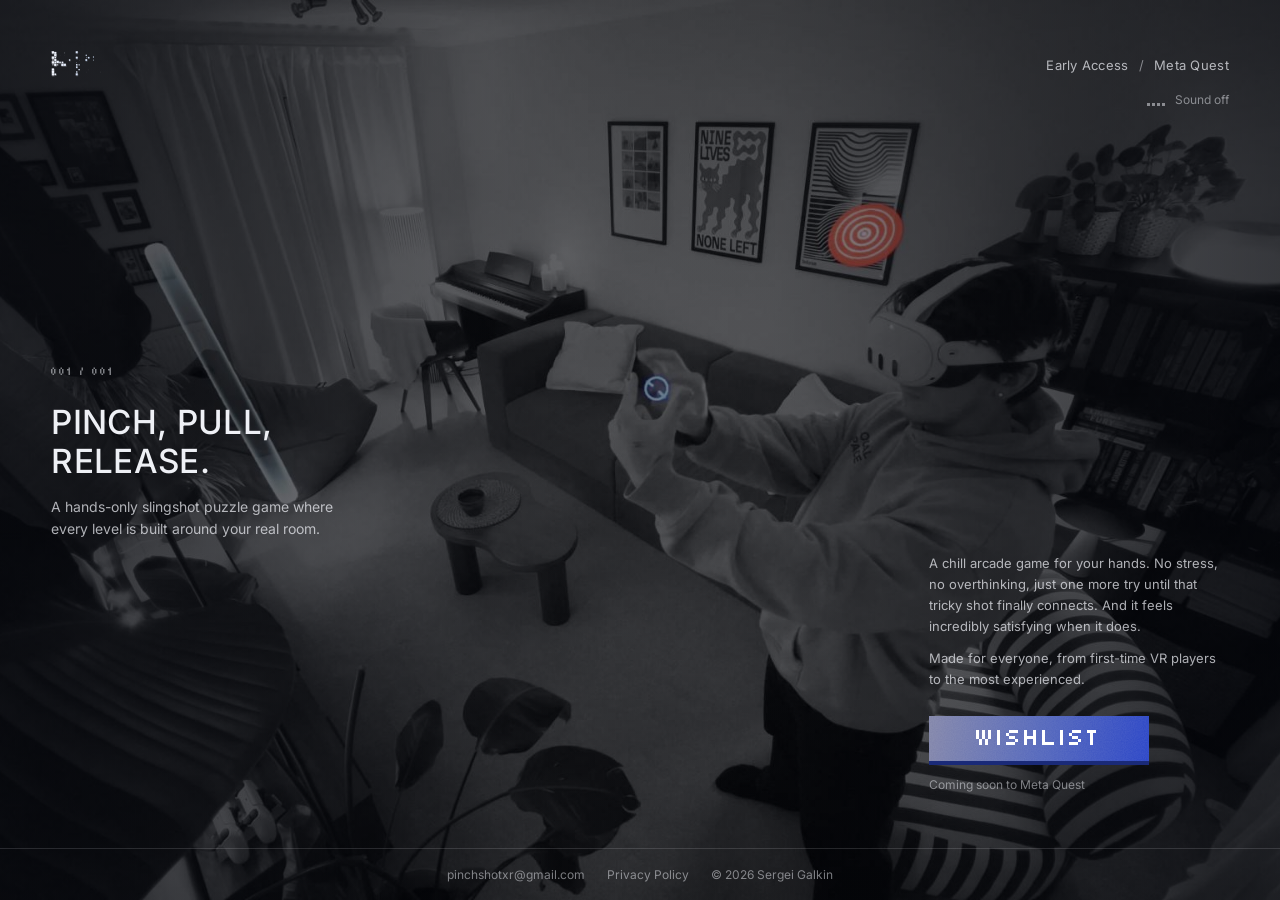
==== index.html @ 189baa01 "Pinchshot website Home page with background video and sound toggle, privacy policy, self-hosted font" ====
<!doctype html>
<html lang="en">
<head>
  <meta charset="utf-8">
  <meta name="viewport" content="width=device-width, initial-scale=1">
  <meta http-equiv="Content-Security-Policy" content="default-src 'self'; script-src 'self' 'sha256-qOhFsq0QMV2REqNwk5hGH5bZE9SkX6gt6yeyKdYPv+U='; style-src 'self'; font-src 'self'; img-src 'self' data:; media-src 'self'; connect-src 'self'; object-src 'none'; base-uri 'none'; form-action 'none'">
  <meta name="referrer" content="strict-origin-when-cross-origin">
  <script>document.documentElement.classList.add("js")</script>
  <title>Pinchshot</title>
  <meta name="description" content="Pinch, pull, release. A hands-only slingshot puzzle game for Meta Quest where every level is built around your real room.">
  <link rel="icon" href="icon.png">
  <link rel="stylesheet" href="style.css?v=7">
  <link rel="preload" href="fonts/tiny5-latin.woff2" as="font" type="font/woff2" crossorigin>
  <meta property="og:title" content="Pinchshot">
  <meta property="og:description" content="Pinch, pull, release. A hands-only slingshot puzzle game for Meta Quest where every level is built around your real room.">
  <meta property="og:image" content="https://sergeyglkn.github.io/pinchshotxr/poster.jpg">
  <script src="logo.js?v=7" defer></script>
  <script src="video.js?v=7" defer></script>
  <script src="sound.js?v=7" defer></script>
  <script src="contact.js?v=7" defer></script>
</head>
<body>
  <div class="bg" aria-hidden="true">
    <video muted loop playsinline preload="none" disablepictureinpicture></video>
    <div class="cover"></div>
  </div>

  <div class="home">
    <header class="h-top">
      <a class="h-logo" href="./" aria-label="Pinchshot home">
        <canvas class="voxel-logo" aria-hidden="true"></canvas>
        <span class="logo-fallback">PINCHSHOT</span>
      </a>
      <div class="h-right">
        <span class="h-label">Early Access <i>/</i> Meta Quest</span>
        <button class="sound" type="button" aria-pressed="false" hidden>
          <span class="bars" aria-hidden="true"><i></i><i></i><i></i><i></i></span>
          <span class="sound-label">Sound off</span>
        </button>
      </div>
    </header>

    <main class="h-grid">
      <h1 class="sr-only">Pinchshot</h1>

      <section class="h-lead">
        <span class="h-index">001 / 001</span>
        <h2 class="h-title">Pinch, pull,<br>release.</h2>
        <p class="h-sub">A hands-only slingshot puzzle game where every level is built around your real room.</p>
      </section>

      <section class="h-side">
        <p>A chill arcade game for your hands. No stress, no overthinking, just one more try until that tricky shot finally connects. And it feels incredibly satisfying when it does.</p>
        <p>Made for everyone, from first-time VR players to the most experienced.</p>
        <!-- TODO: replace # with the Meta Horizon Store page URL once it exists -->
        <a class="play" href="#">Wishlist</a>
        <span class="play-note">Coming soon to Meta Quest</span>
      </section>
    </main>

    <footer class="foot">
      <a href="mailto:pinchshotxr@gmail.com?subject=Pinchshot%20support">pinchshotxr@gmail.com</a>
      <a href="privacy.html">Privacy Policy</a>
      <span>© 2026 Sergei Galkin</span>
    </footer>
  </div>
</body>
</html>
---- style.css ----
/* Fonts are hosted on this site (no Google requests). Both: SIL Open Font License 1.1. */
@font-face {
  font-family: "Inter"; font-style: normal; font-weight: 400 600; font-display: swap;
  src: url("fonts/inter-latin.woff2") format("woff2");
  unicode-range: U+0000-00FF, U+0131, U+0152-0153, U+02BB-02BC, U+02C6, U+02DA, U+02DC, U+0304, U+0308, U+0329, U+2000-206F, U+20AC, U+2122, U+2191, U+2193, U+2212, U+2215, U+FEFF, U+FFFD;
}
@font-face {
  font-family: "Tiny5"; font-style: normal; font-weight: 400; font-display: swap;
  src: url("fonts/tiny5-latin.woff2") format("woff2");
  unicode-range: U+0000-00FF, U+0131, U+0152-0153, U+02BB-02BC, U+02C6, U+02DA, U+02DC, U+0304, U+0308, U+0329, U+2000-206F, U+20AC, U+2122, U+2191, U+2193, U+2212, U+2215, U+FEFF, U+FFFD;
}

:root {
  --black: #05070d;
  --text: #eef0f5;
  --soft: rgba(238, 240, 245, 0.72);
  --muted: rgba(238, 240, 245, 0.5);
  --line: rgba(238, 240, 245, 0.14);
  --blue-light: #8caff0;
  --btn-a: #8386a9;
  --btn-b: #5467bb;
  --btn-c: #2944c6;
  --btn-side: #1a2a78;
  --radius: 3px;
  --pad: clamp(20px, 4vw, 56px);
}

* { box-sizing: border-box; }
html, body { margin: 0; height: 100%; }

body {
  background: var(--black);
  color: var(--text);
  font-family: "Inter", system-ui, -apple-system, "Segoe UI", Roboto, sans-serif;
  font-size: 15px;
  line-height: 1.6;
  -webkit-font-smoothing: antialiased;
}

a { color: var(--text); text-decoration: none; }

.sr-only { position: absolute; width: 1px; height: 1px; overflow: hidden; clip: rect(0 0 0 0); white-space: nowrap; }

/* ---------- Logo ---------- */
canvas.voxel-logo { display: block; height: auto; opacity: 0; transition: opacity 0.3s; }
canvas.voxel-logo.ready { opacity: 1; }
.logo-fallback { display: none; font-family: "Tiny5", monospace; font-size: 24px; letter-spacing: 3px; line-height: 1; color: var(--text); }
.no-voxel canvas.voxel-logo { display: none; }
.no-voxel .logo-fallback { display: block; }

/* ---------- Home: one screen over the video ---------- */
.home { min-height: 100svh; display: flex; flex-direction: column; }

/* Background layers, bottom to top: poster (::before), video, black cover, dark overlay (::after).
   The video itself is never faded: a video with opacity < 1 is drawn through a different
   colour path than a fully opaque one, which made the end of the fade "snap". Instead the
   black cover fades away (.revealed). The poster is only a fallback for a slow or failed video.
   Without JS there is no cover and the poster simply shows. */
.bg { position: fixed; inset: 0; z-index: -2; background: var(--black); }
.bg::before { content: ""; position: absolute; inset: 0; background: url("poster.jpg") 62% center / cover no-repeat; }
.js .bg::before { visibility: hidden; }
.js .bg.poster::before { visibility: visible; }
.js .bg.poster video { opacity: 0; } /* not visibility:hidden, which can stop playback */
.bg video { position: absolute; inset: 0; width: 100%; height: 100%; object-fit: cover; object-position: 62% center; display: block; }
.bg .cover { display: none; position: absolute; inset: 0; background: var(--black); opacity: 1; pointer-events: none; transition: opacity 1.6s cubic-bezier(0.33, 0, 0.2, 1); }
.js .bg .cover { display: block; }
.bg.revealed .cover { opacity: 0; }
.bg.dip .cover { opacity: 1; transition-duration: 0.45s; }
@media (max-width: 960px) { .bg::before { background-image: url("poster-960.jpg"); } }
@media (prefers-reduced-motion: reduce) { .bg .cover { transition-duration: 0.01s; } }
.bg::after {
  content: ""; position: absolute; inset: 0;
  background:
    linear-gradient(90deg, rgba(5, 7, 13, 0.62) 0%, rgba(5, 7, 13, 0.25) 45%, rgba(5, 7, 13, 0.25) 60%, rgba(5, 7, 13, 0.6) 100%),
    linear-gradient(rgba(5, 7, 13, 0.3), rgba(5, 7, 13, 0.3));
}

.h-top { display: flex; align-items: flex-start; justify-content: space-between; gap: 20px; padding: var(--pad) var(--pad) 0; }
.h-logo canvas.voxel-logo { width: clamp(150px, 15vw, 220px); }
.h-right { display: flex; flex-direction: column; align-items: flex-end; gap: 14px; }
.h-label { font-size: 13px; color: var(--soft); letter-spacing: 0.02em; padding-top: 4px; }

/* Sound toggle: four little blocks, like a pixel equaliser. */
.sound { display: inline-flex; align-items: center; gap: 10px; padding: 0; background: none; border: 0; color: var(--muted); font: inherit; font-size: 12px; cursor: pointer; }
.sound:hover, .sound.on { color: var(--text); }
.sound:focus-visible { outline: 1px solid var(--text); outline-offset: 4px; }
.sound .bars { display: inline-flex; align-items: flex-end; gap: 2px; height: 12px; }
.sound .bars i { display: block; width: 3px; height: 3px; background: currentColor; }
.sound.on .bars i { background: var(--blue-light); animation: eq 1.4s ease-in-out infinite; }
.sound.on .bars i:nth-child(2) { animation-delay: -0.5s; }
.sound.on .bars i:nth-child(3) { animation-delay: -0.9s; }
.sound.on .bars i:nth-child(4) { animation-delay: -0.2s; }
@keyframes eq { 0%, 100% { height: 3px; } 50% { height: 12px; } }
@media (prefers-reduced-motion: reduce) { .sound.on .bars i { animation: none; height: 8px; } }
.h-label i { font-style: normal; color: var(--muted); margin: 0 6px; }

.h-grid {
  flex: 1;
  display: grid;
  grid-template-columns: minmax(0, 1fr) minmax(0, 300px);
  align-items: end;
  gap: 40px;
  padding: 0 var(--pad) clamp(28px, 6vh, 64px);
}

.h-lead { align-self: center; max-width: 380px; }
.h-index { display: block; font-family: "Tiny5", monospace; font-size: 12px; letter-spacing: 2px; color: var(--muted); margin-bottom: 22px; }
.h-title { font-weight: 500; font-size: clamp(26px, 2.6vw, 34px); line-height: 1.15; letter-spacing: 0.01em; text-transform: uppercase; margin: 0 0 16px; }
.h-sub { color: var(--soft); font-size: 14px; max-width: 290px; margin: 0; }

.h-side { font-size: 13px; color: var(--soft); }
.h-side p { margin: 0 0 12px; }

/* Primary button = the in-game PLAY button, at a quieter size. */
.play {
  display: flex; align-items: center; justify-content: center;
  margin-top: 26px; width: 220px; aspect-ratio: 4.93 / 1;
  border-radius: 0;
  background:
    url("data:image/svg+xml;utf8,<svg xmlns='http://www.w3.org/2000/svg' width='160' height='160'><filter id='n'><feTurbulence type='fractalNoise' baseFrequency='0.9' numOctaves='2' stitchTiles='stitch'/><feColorMatrix values='0 0 0 0 1  0 0 0 0 1  0 0 0 0 1  0 0 0 0.09 0'/></filter><rect width='100%' height='100%' filter='url(%23n)'/></svg>"),
    linear-gradient(100deg, var(--btn-a) 0%, var(--btn-b) 50%, var(--btn-c) 100%);
  color: #fff; font-family: "Tiny5", monospace; font-size: 24px; letter-spacing: 3px; text-transform: uppercase;
  box-shadow: 0 4px 0 var(--btn-side);
  transition: transform 0.08s ease, box-shadow 0.08s ease, filter 0.15s ease;
}
.play:hover { filter: brightness(1.1); }
.play:active { transform: translateY(3px); box-shadow: 0 1px 0 var(--btn-side); }
.play:focus-visible { outline: 1px solid var(--text); outline-offset: 5px; }
.play-note { display: block; margin-top: 14px; font-size: 12px; color: var(--muted); }

.foot { display: flex; justify-content: center; flex-wrap: wrap; gap: 6px 22px; padding: 16px; border-top: 1px solid var(--line); font-size: 12px; color: var(--muted); }
.foot a { color: var(--muted); }
.foot a:hover { color: var(--text); }

/* Small note shown after an email link copies the address. */
.copy-note {
  position: fixed; left: 50%; bottom: 64px; z-index: 10;
  transform: translate(-50%, 8px); opacity: 0; pointer-events: none;
  padding: 10px 16px; border-radius: var(--radius);
  background: rgba(18, 20, 28, 0.92); border: 1px solid var(--line);
  color: var(--text); font-size: 13px; white-space: nowrap;
  transition: opacity 0.2s ease, transform 0.2s ease;
}
.copy-note.show { opacity: 1; transform: translate(-50%, 0); }

/* ---------- Privacy page ---------- */
.page { min-height: 100svh; background: var(--black); }
.bar { max-width: 760px; margin: 0 auto; padding: 32px 20px 0; display: flex; align-items: flex-start; justify-content: space-between; gap: 16px; }
.bar canvas.voxel-logo { width: 150px; }
.bar nav a { color: var(--soft); font-size: 13px; }
.bar nav a:hover { color: var(--text); }

.doc { max-width: 760px; margin: 0 auto; padding: 56px 20px 40px; }
.doc .h-index { margin-bottom: 18px; }
.doc h1 { font-weight: 500; font-size: clamp(26px, 4vw, 34px); line-height: 1.15; text-transform: uppercase; letter-spacing: 0.01em; margin: 0 0 8px; }
.doc .date { color: var(--muted); font-size: 13px; margin-bottom: 40px; }
.doc .lead { font-size: 17px; color: var(--text); max-width: 600px; margin: 0 0 40px; }
.doc section { display: grid; grid-template-columns: 200px minmax(0, 1fr); gap: 24px; padding: 22px 0; border-top: 1px solid var(--line); }
.doc h2 { font-weight: 500; font-size: 13px; letter-spacing: 0.04em; text-transform: uppercase; color: var(--text); margin: 2px 0 0; }
.doc p, .doc li { color: var(--soft); font-size: 14px; margin: 0 0 10px; }
.doc p:last-child, .doc ul:last-child { margin-bottom: 0; }
.doc ul { padding-left: 18px; margin: 0 0 10px; }
.doc strong { color: var(--text); font-weight: 500; }
.doc a { border-bottom: 1px solid var(--line); }
.doc a:hover { border-color: var(--text); }
.page .foot { max-width: 760px; margin: 0 auto; }

/* ---------- Phones ---------- */
@media (max-width: 720px) {
  .h-grid { grid-template-columns: 1fr; align-items: start; gap: 32px; padding-top: 18vh; }
  .h-lead { align-self: start; }
  .h-label { font-size: 11px; white-space: nowrap; padding-top: 2px; }
  .h-logo canvas.voxel-logo { width: 128px; }
  .bg::after { background: linear-gradient(rgba(5, 7, 13, 0.55), rgba(5, 7, 13, 0.55)); }
  .doc section { grid-template-columns: 1fr; gap: 8px; }
}
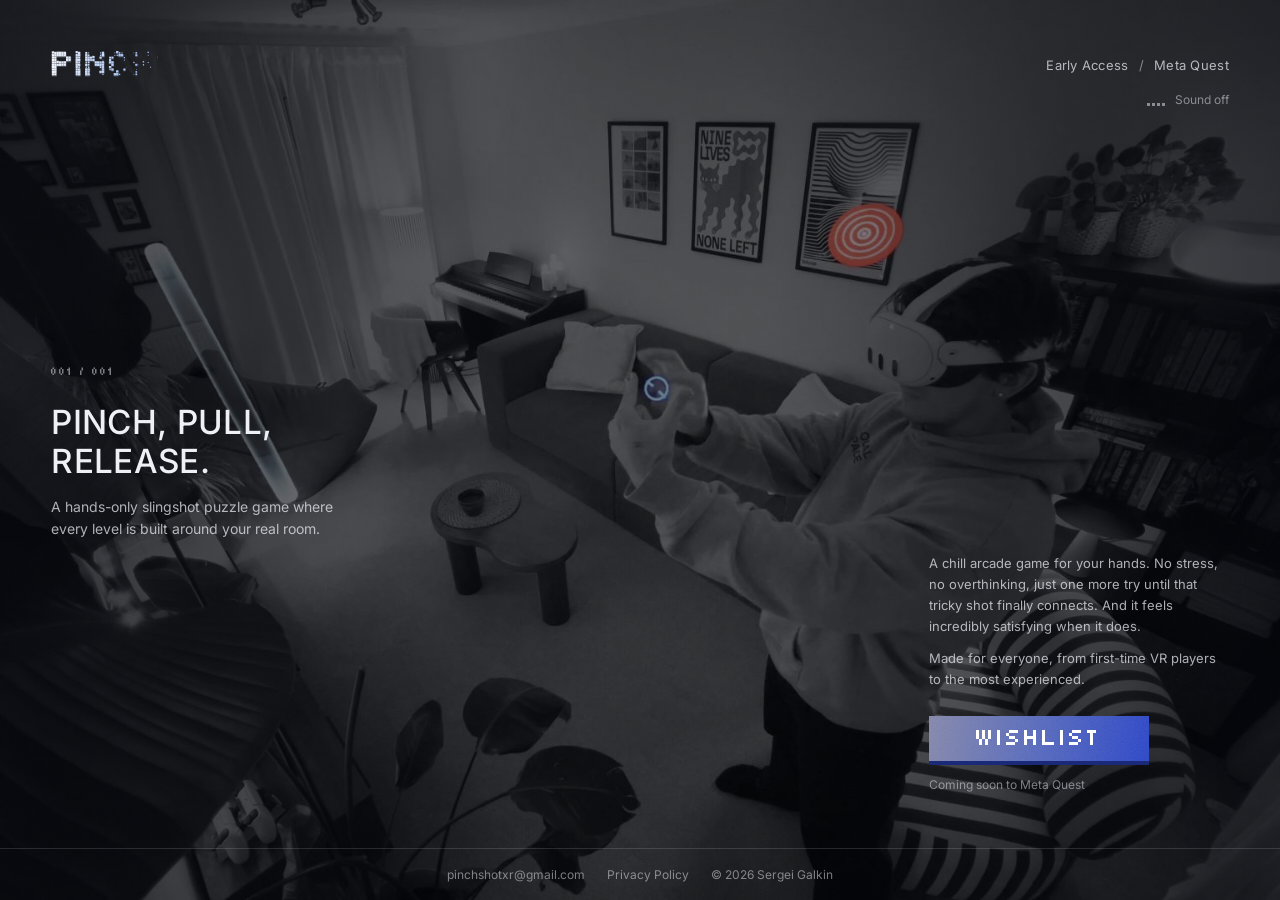
==== commit 73cc5a7b: "Wishlist button links to the Meta Horizon Store page Co-Authored-By: Claude Opus 5.5 <noreply@anthro" ====
--- a/index.html
+++ b/index.html
@@ -52,8 +52,7 @@
       <section class="h-side">
         <p>A chill arcade game for your hands. No stress, no overthinking, just one more try until that tricky shot finally connects. And it feels incredibly satisfying when it does.</p>
         <p>Made for everyone, from first-time VR players to the most experienced.</p>
-        <!-- TODO: replace # with the Meta Horizon Store page URL once it exists -->
-        <a class="play" href="#">Wishlist</a>
+        <a class="play" href="https://www.meta.com/experiences/pinchshot-early-access/1373530925846354/">Wishlist</a>
         <span class="play-note">Coming soon to Meta Quest</span>
       </section>
     </main>
